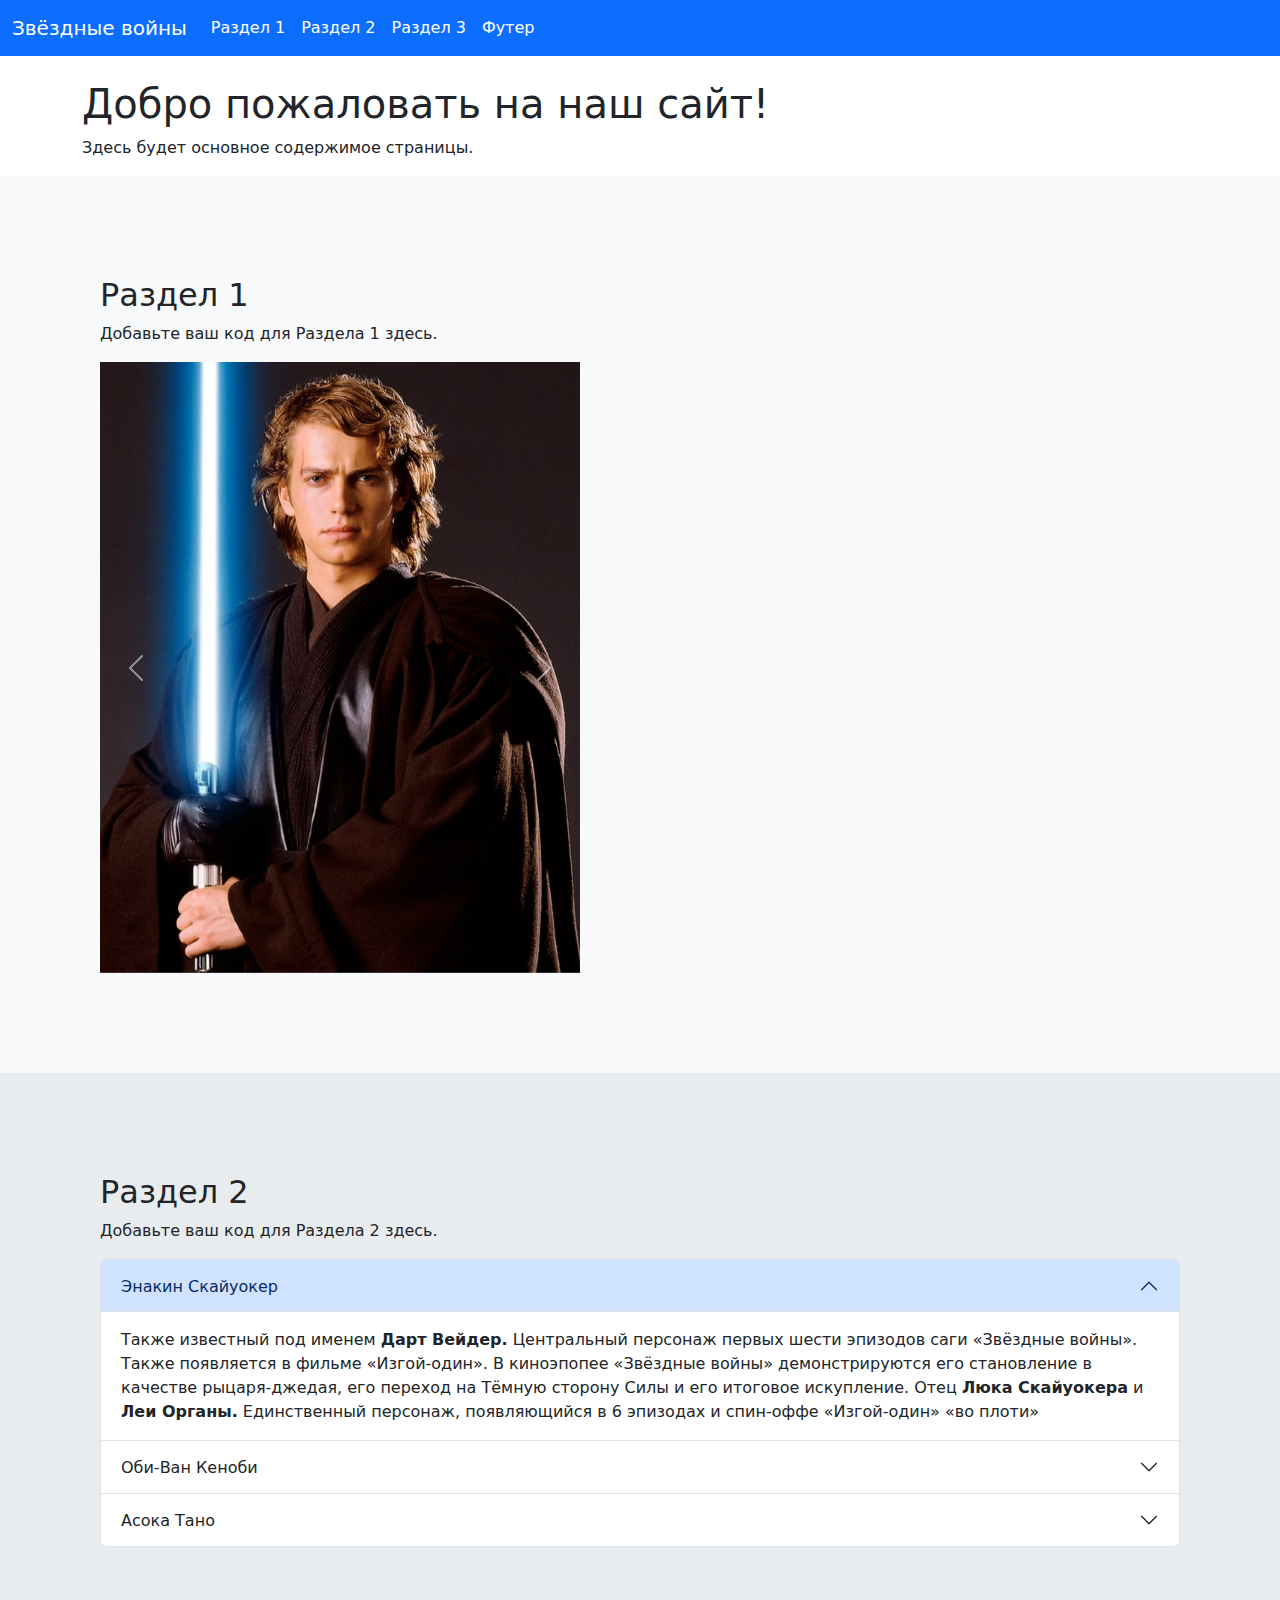
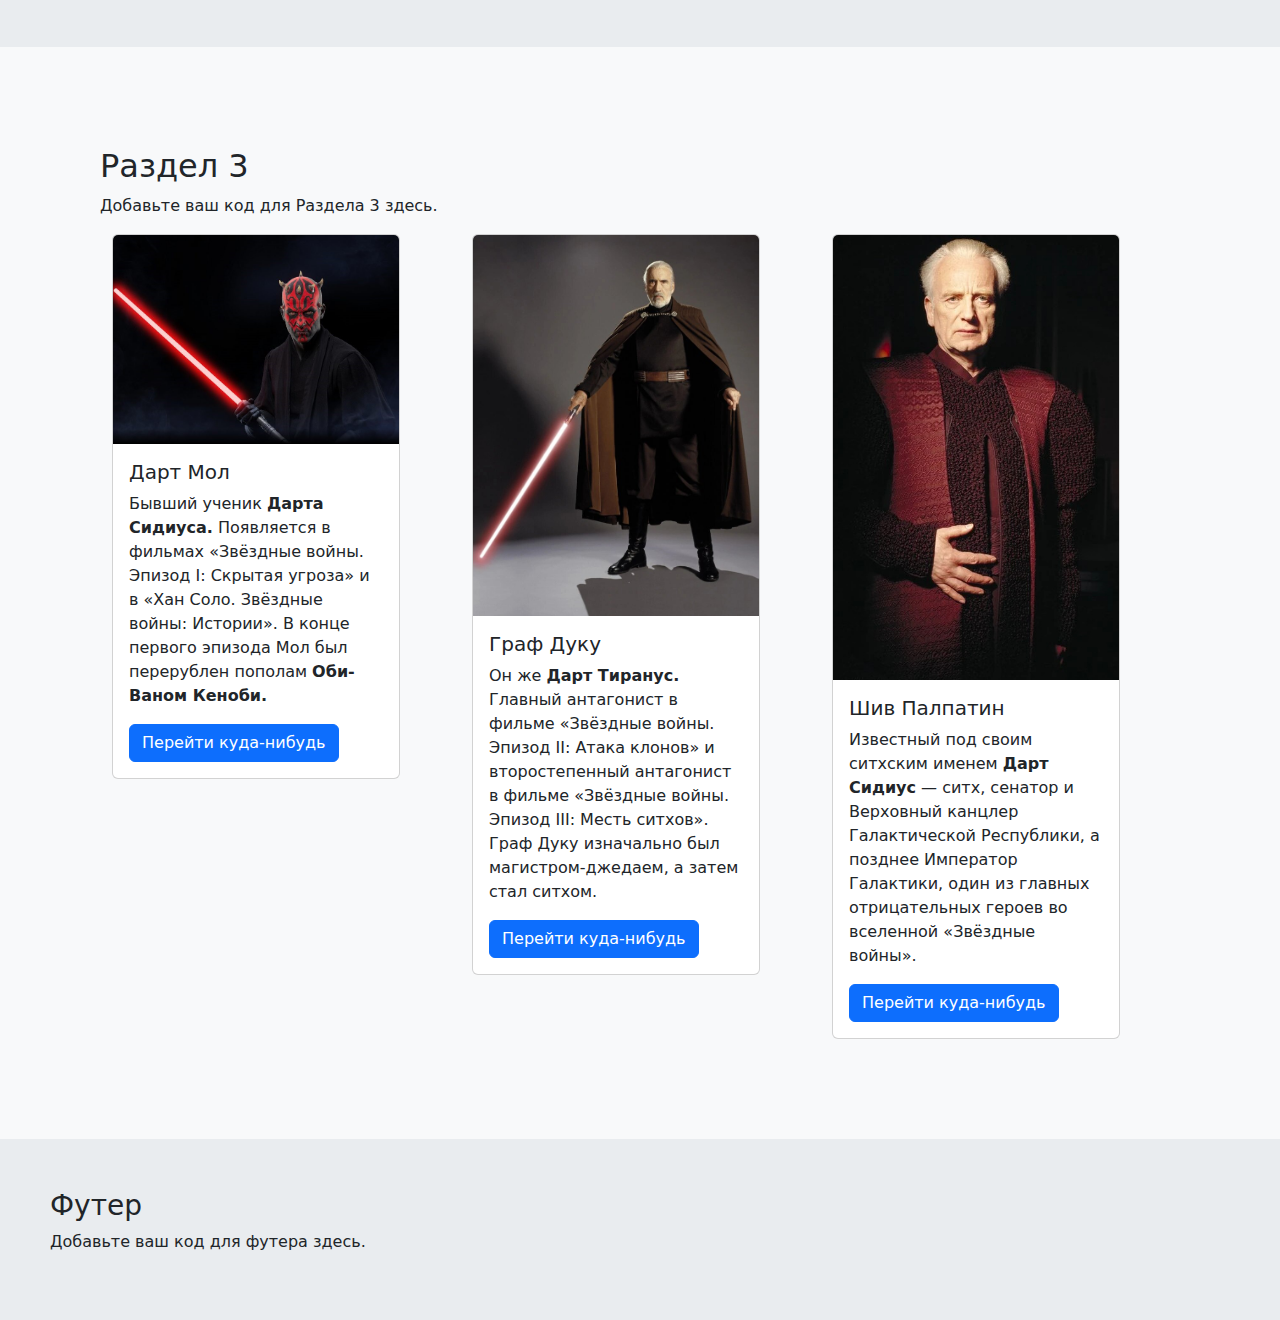
==== homework.html @ c365ed61 "add new code" ====
<!DOCTYPE html>
<html lang="ru">
<head>
    <meta charset="UTF-8">
    <title>Звёздные войны</title>
    <link href="https://cdn.jsdelivr.net/npm/bootstrap@5.3.3/dist/css/bootstrap.min.css" rel="stylesheet" integrity="sha384-QWTKZyjpPEjISv5WaRU9OFeRpok6YctnYmDr5pNlyT2bRjXh0JMhjY6hW+ALEwIH" crossorigin="anonymous">
</head>
<body>

    <nav class="navbar navbar-expand-lg bg-primary" data-bs-theme="dark">
      <div class="container-fluid">
        <a class="navbar-brand" href="#">Звёздные войны</a>
        <button class="navbar-toggler" type="button" data-bs-toggle="collapse" data-bs-target="#navbarNav" aria-controls="navbarNav" aria-expanded="false" aria-label="Переключатель навигации">
          <span class="navbar-toggler-icon"></span>
        </button>
        <div class="collapse navbar-collapse" id="navbarNav">
          <ul class="navbar-nav">
            <li class="nav-item">
              <a class="nav-link active" aria-current="page" href="#section1">Раздел 1</a>
            </li>
            <li class="nav-item">
              <a class="nav-link active" href="#section2">Раздел 2</a>
            </li>
            <li class="nav-item">
              <a class="nav-link active" href="#section3">Раздел 3</a>
            </li>
            <li class="nav-item">
              <a class="nav-link active" href="#footer">Футер</a>
            </li>
          </ul>
        </div>
      </div>
    </nav>

    <!-- Основное содержимое страницы -->
    <main class="container mt-4">
        <h1>Добро пожаловать на наш сайт!</h1>
        <p>Здесь будет основное содержимое страницы.</p>
    </main>

    <!-- Раздел 1 -->
    <div id="section1" style="padding: 100px; background-color: #f8f9fa;">
        <h2>Раздел 1</h2>
        <p>Добавьте ваш код для Раздела 1 здесь.</p>
        <div id="carouselExampleAutoplaying" class="carousel slide" data-bs-ride="carousel" style="width: 30rem" >
          <div class="carousel-inner">
            <div class="carousel-item active">
              <img src="star-wars/Anakin.jpg" class="d-block w-100" alt="...">
            </div>
            <div class="carousel-item">
              <img src="star-wars/Obi_Wan.jpg" class="d-block w-100" alt="...">
            </div>
            <div class="carousel-item">
              <img src="star-wars/Ahsoka.jpg" class="d-block w-100" alt="...">
            </div>
          </div>
          <button class="carousel-control-prev" type="button" data-bs-target="#carouselExampleAutoplaying" data-bs-slide="prev">
            <span class="carousel-control-prev-icon" aria-hidden="true"></span>
            <span class="visually-hidden">Предыдущий</span>
          </button>
          <button class="carousel-control-next" type="button" data-bs-target="#carouselExampleAutoplaying" data-bs-slide="next">
            <span class="carousel-control-next-icon" aria-hidden="true"></span>
            <span class="visually-hidden">Следующий</span>
          </button>
        </div>
    </div>

    <!-- Раздел 2 -->
    <div id="section2" style="padding: 100px; background-color: #e9ecef;">
        <h2>Раздел 2</h2>
        <p>Добавьте ваш код для Раздела 2 здесь.</p>
        <div class="accordion" id="accordionExample">
          <div class="accordion-item">
            <h2 class="accordion-header">
              <button class="accordion-button" type="button" data-bs-toggle="collapse" data-bs-target="#collapseOne" aria-expanded="true" aria-controls="collapseOne">
                Энакин Скайуокер
              </button>
            </h2>
            <div id="collapseOne" class="accordion-collapse collapse show" data-bs-parent="#accordionExample">
              <div class="accordion-body">
                Также известный под именем <strong>Дарт Вейдер.</strong>
                Центральный персонаж первых шести эпизодов саги «Звёздные войны». Также появляется в фильме «Изгой-один».
                В киноэпопее «Звёздные войны» демонстрируются его становление в качестве рыцаря-джедая, его переход
                на Тёмную сторону Силы и его итоговое искупление. Отец <strong>Люка Скайуокера</strong> и <strong>Леи Органы.</strong>
                Единственный персонаж, появляющийся в 6 эпизодах и спин-оффе «Изгой-один» «во плоти»
              </div>
            </div>
          </div>
          <div class="accordion-item">
            <h2 class="accordion-header">
              <button class="accordion-button collapsed" type="button" data-bs-toggle="collapse" data-bs-target="#collapseTwo" aria-expanded="false" aria-controls="collapseTwo">
                Оби-Ван Кеноби
              </button>
            </h2>
            <div id="collapseTwo" class="accordion-collapse collapse" data-bs-parent="#accordionExample">
              <div class="accordion-body">
                Персонаж вселенной «Звёздные войны.
                Впервые <strong>Кеноби</strong> появляется в оригинальной трилогии и, по-видимому, ведёт отшельнический образ жизни.
                В то же время он наблюдает за Люком, который живёт на ферме своего дяди.
                Выясняется, что он — рыцарь-джедай, а затем он обучает <strong>Люка Скайуокера</strong> джедайскому искусству.
                В I—III эпизодах он появляется как молодой джедай, который из ученика перевоплощается в учителя и обучает молодого <strong>Энакина Скайуокера.</strong>
              </div>
            </div>
          </div>
          <div class="accordion-item">
            <h2 class="accordion-header">
              <button class="accordion-button collapsed" type="button" data-bs-toggle="collapse" data-bs-target="#collapseThree" aria-expanded="false" aria-controls="collapseThree">
                Асока Тано
              </button>
            </h2>
            <div id="collapseThree" class="accordion-collapse collapse" data-bs-parent="#accordionExample">
              <div class="accordion-body">
                Персонаж вселенной «Звёздные войны. Впервые представленная в качестве джедая-падавана <strong>Энакина Скайуокера,</strong>
                она появляется в полнометражном мультфильме 2008 года «Звездные войны: Войны клонов» и последующем телесериале.
                Асока вновь появляется в телесериале «Звездные войны: Повстанцы», где она использует кодовое имя «Fulcrum»,
                и в качестве закадрового голоса в фильме 2019 года «Звездные войны: Скайуокер. Восход».
              </div>
            </div>
          </div>
        </div>
    </div>

    <!-- Раздел 3 -->
    <div id="section3" style="padding: 100px; background-color: #f8f9fa;">
        <h2>Раздел 3</h2>
        <p>Добавьте ваш код для Раздела 3 здесь.</p>
        <div class="container">
            <div class="row">
                <div class="col-sm-12 col-md-6 col-lg-4">
                    <div class="card" style="width: 18rem;">
                      <img src="star-wars/Maul.jpg" class="card-img-top" alt="...">
                      <div class="card-body">
                        <h5 class="card-title">Дарт Мол</h5>
                        <p class="card-text">Бывший ученик <strong>Дарта Сидиуса.</strong> Появляется в фильмах «Звёздные войны. Эпизод I: Скрытая угроза» и в «Хан Соло. Звёздные войны: Истории». В конце первого эпизода Мол был перерублен пополам <strong>Оби-Ваном Кеноби.</strong></p>
                        <a href="https://ru.wikipedia.org/wiki/%D0%94%D0%B0%D1%80%D1%82_%D0%9C%D0%BE%D0%BB" class="btn btn-primary">Перейти куда-нибудь</a>
                      </div>
                    </div>
                </div>
                <div class="col-sm-12 col-md-6 col-lg-4">
                    <div class="card" style="width: 18rem;">
                      <img src="star-wars/Dooku.jpg" class="card-img-top" alt="...">
                      <div class="card-body">
                        <h5 class="card-title">Граф Дуку</h5>
                        <p class="card-text">Он же <strong>Дарт Тиранус.</strong> Главный антагонист в фильме «Звёздные войны. Эпизод II: Атака клонов» и второстепенный антагонист в фильме «Звёздные войны. Эпизод III: Месть ситхов». Граф Дуку изначально был магистром-джедаем, а затем стал ситхом.</p>
                        <a href="https://ru.wikipedia.org/wiki/%D0%93%D1%80%D0%B0%D1%84_%D0%94%D1%83%D0%BA%D1%83" class="btn btn-primary">Перейти куда-нибудь</a>
                      </div>
                    </div>
                </div>
                <div class="col-sm-12 col-md-6 col-lg-4">
                    <div class="card" style="width: 18rem;">
                      <img src="star-wars/Palpatin.jpg" class="card-img-top" alt="...">
                      <div class="card-body">
                        <h5 class="card-title">Шив Палпатин</h5>
                        <p class="card-text">Известный под своим ситхским именем <strong>Дарт Сидиус</strong> — ситх, сенатор и Верховный канцлер Галактической Республики, а позднее Император Галактики, один из главных отрицательных героев во вселенной «Звёздные войны».</p>
                        <a href="https://ru.wikipedia.org/wiki/%D0%9F%D0%B0%D0%BB%D0%BF%D0%B0%D1%82%D0%B8%D0%BD" class="btn btn-primary">Перейти куда-нибудь</a>
                      </div>
                    </div>
                </div>
            </div>
        </div>
    </div>

    <!-- Раздел 4 -->
    <footer id="footer" style="padding: 50px; background-color: #e9ecef;">
        <h3>Футер</h3>
        <p>Добавьте ваш код для футера здесь.</p>
    </footer>


    <script src="https://cdn.jsdelivr.net/npm/bootstrap@5.3.3/dist/js/bootstrap.bundle.min.js" integrity="sha384-YvpcrYf0tY3lHB60NNkmXc5s9fDVZLESaAA55NDzOxhy9GkcIdslK1eN7N6jIeHz" crossorigin="anonymous"></script>
</body>
</html>
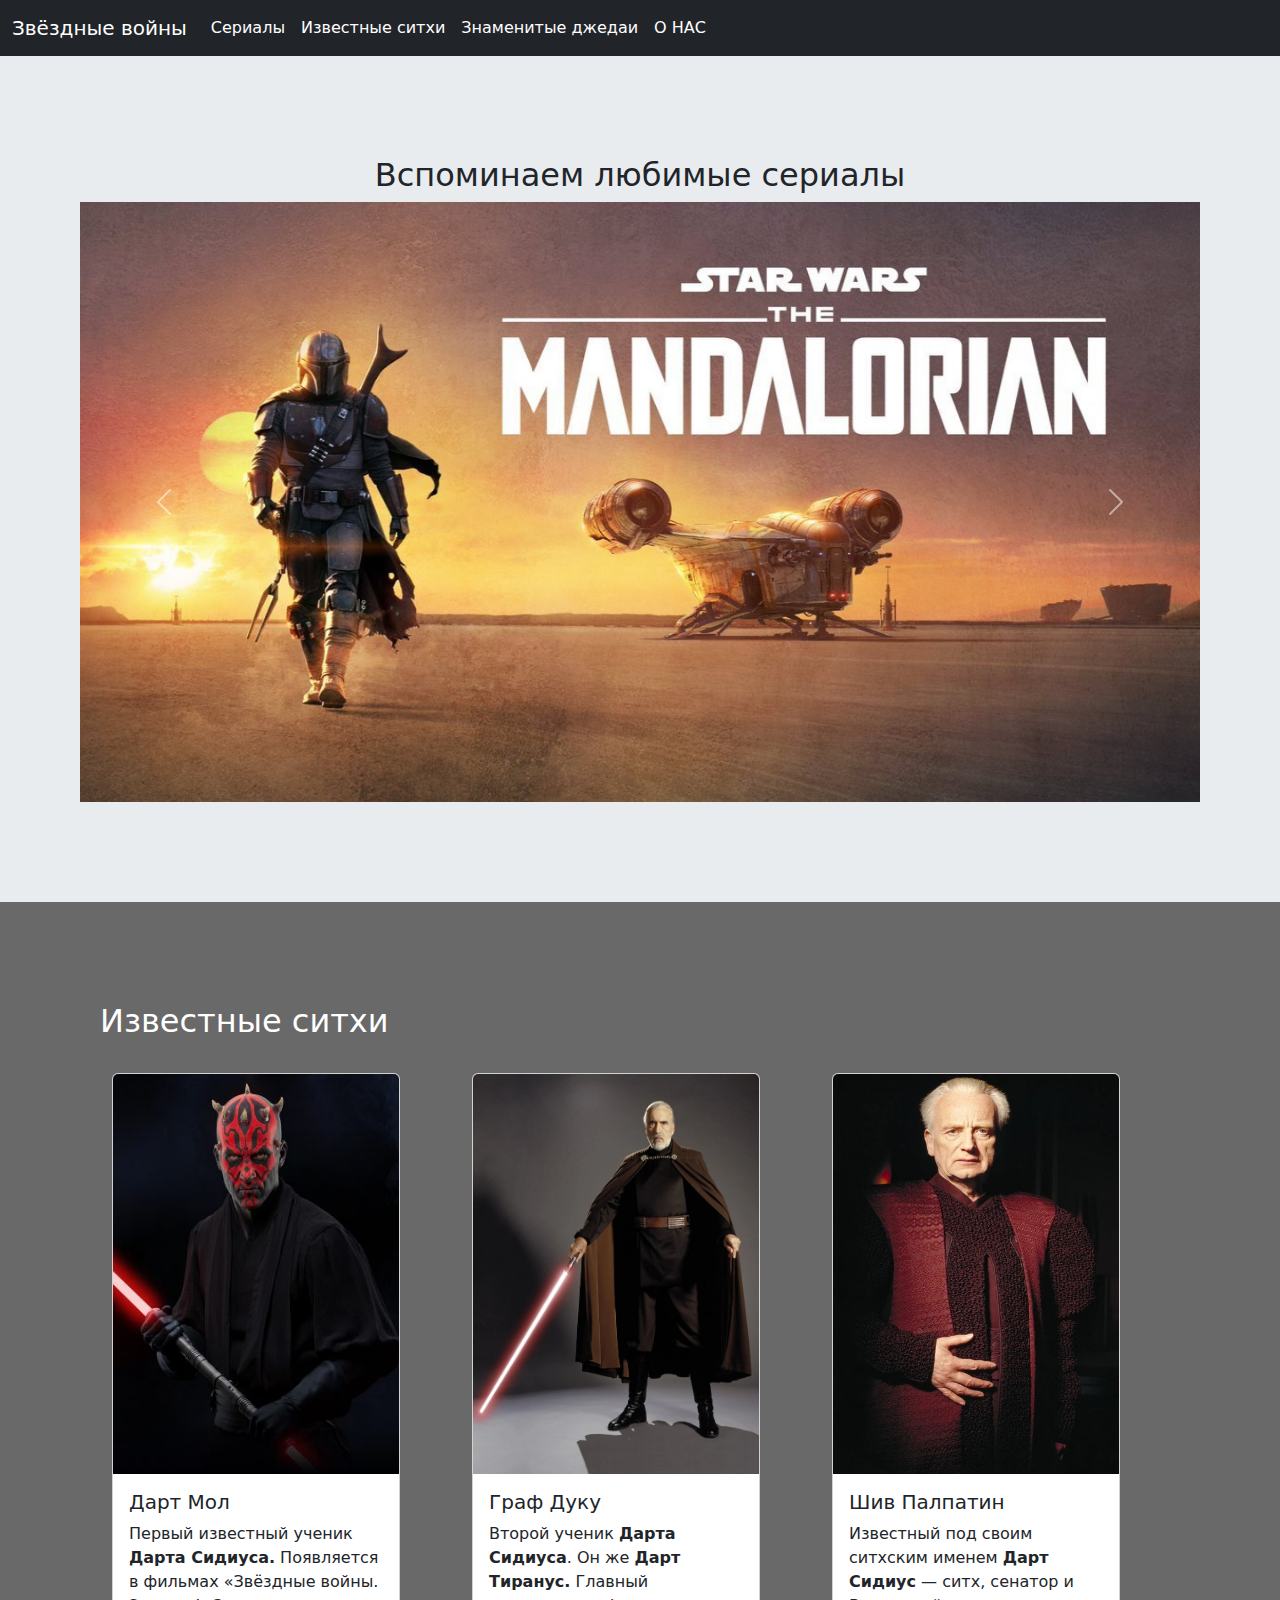
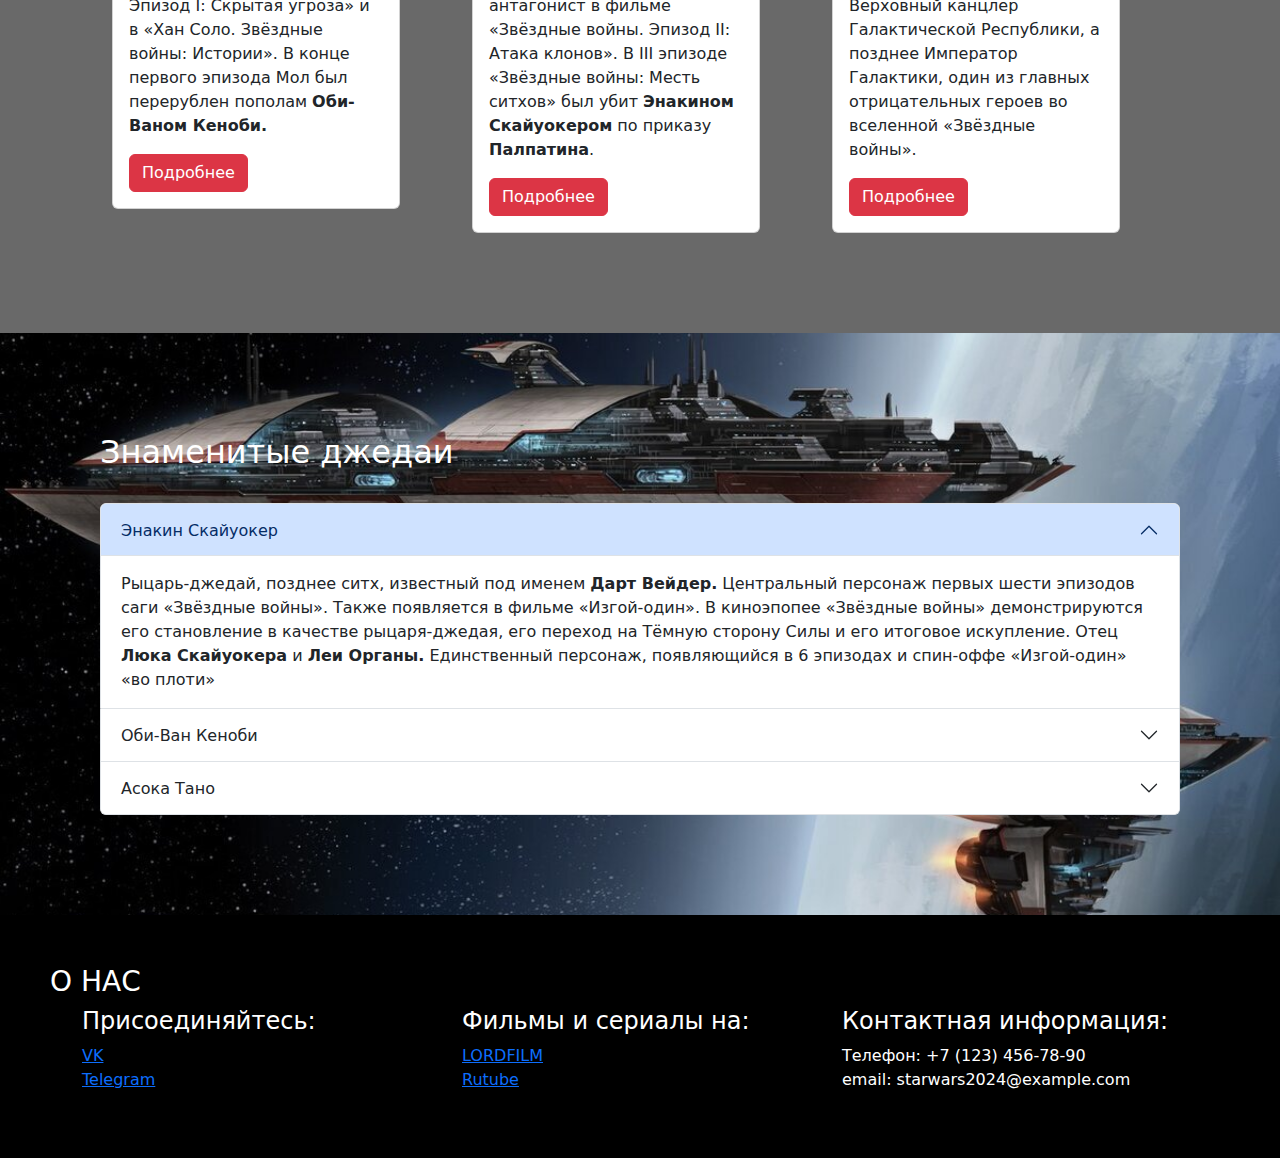
==== commit 9eb35c68: "add new code" ====
--- a/homework.html
+++ b/homework.html
@@ -6,8 +6,7 @@
     <link href="https://cdn.jsdelivr.net/npm/bootstrap@5.3.3/dist/css/bootstrap.min.css" rel="stylesheet" integrity="sha384-QWTKZyjpPEjISv5WaRU9OFeRpok6YctnYmDr5pNlyT2bRjXh0JMhjY6hW+ALEwIH" crossorigin="anonymous">
 </head>
 <body>
-
-    <nav class="navbar navbar-expand-lg bg-primary" data-bs-theme="dark">
+    <nav class="navbar navbar-expand-lg bg-dark" data-bs-theme="dark">
       <div class="container-fluid">
         <a class="navbar-brand" href="#">Звёздные войны</a>
         <button class="navbar-toggler" type="button" data-bs-toggle="collapse" data-bs-target="#navbarNav" aria-controls="navbarNav" aria-expanded="false" aria-label="Переключатель навигации">
@@ -16,59 +15,109 @@
         <div class="collapse navbar-collapse" id="navbarNav">
           <ul class="navbar-nav">
             <li class="nav-item">
-              <a class="nav-link active" aria-current="page" href="#section1">Раздел 1</a>
+              <a class="nav-link active" aria-current="page" href="#section1">Сериалы</a>
             </li>
             <li class="nav-item">
-              <a class="nav-link active" href="#section2">Раздел 2</a>
+              <a class="nav-link active" href="#section3">Известные ситхи</a>
             </li>
             <li class="nav-item">
-              <a class="nav-link active" href="#section3">Раздел 3</a>
+              <a class="nav-link active" href="#section2">Знаменитые джедаи</a>
             </li>
             <li class="nav-item">
-              <a class="nav-link active" href="#footer">Футер</a>
+              <a class="nav-link active" href="#footer">О НАС</a>
             </li>
           </ul>
         </div>
       </div>
     </nav>
 
-    <!-- Основное содержимое страницы -->
-    <main class="container mt-4">
-        <h1>Добро пожаловать на наш сайт!</h1>
-        <p>Здесь будет основное содержимое страницы.</p>
-    </main>
+
 
     <!-- Раздел 1 -->
-    <div id="section1" style="padding: 100px; background-color: #f8f9fa;">
-        <h2>Раздел 1</h2>
-        <p>Добавьте ваш код для Раздела 1 здесь.</p>
-        <div id="carouselExampleAutoplaying" class="carousel slide" data-bs-ride="carousel" style="width: 30rem" >
-          <div class="carousel-inner">
-            <div class="carousel-item active">
-              <img src="star-wars/Anakin.jpg" class="d-block w-100" alt="...">
+    <div id="section1" style="padding: 100px; background-color: #e9ecef; display: flex; flex-direction: column;
+     align-items: center; justify-content: center;">
+        <h2>Вспоминаем любимые сериалы</h2>
+        <div id="carouselExampleAutoplaying" class="carousel slide" data-bs-ride="carousel" style="width: 70rem">
+            <div class="carousel-inner">
+                <div class="carousel-item active">
+                    <img src="star-wars/Mandalorian.jpg" class="d-block w-100 carousel-image" alt="...">
+                </div>
+                <div class="carousel-item">
+                    <img src="star-wars/Andor.jpg" class="d-block w-100 carousel-image" alt="...">
+                </div>
+                <div class="carousel-item">
+                    <img src="star-wars/Ahsoka.jpg" class="d-block w-100 carousel-image" alt="...">
+                </div>
             </div>
-            <div class="carousel-item">
-              <img src="star-wars/Obi_Wan.jpg" class="d-block w-100" alt="...">
-            </div>
-            <div class="carousel-item">
-              <img src="star-wars/Ahsoka.jpg" class="d-block w-100" alt="...">
-            </div>
-          </div>
-          <button class="carousel-control-prev" type="button" data-bs-target="#carouselExampleAutoplaying" data-bs-slide="prev">
-            <span class="carousel-control-prev-icon" aria-hidden="true"></span>
-            <span class="visually-hidden">Предыдущий</span>
-          </button>
-          <button class="carousel-control-next" type="button" data-bs-target="#carouselExampleAutoplaying" data-bs-slide="next">
-            <span class="carousel-control-next-icon" aria-hidden="true"></span>
-            <span class="visually-hidden">Следующий</span>
-          </button>
+            <button class="carousel-control-prev" type="button" data-bs-target="#carouselExampleAutoplaying" data-bs-slide="prev">
+                <span class="carousel-control-prev-icon" aria-hidden="true"></span>
+                <span class="visually-hidden">Предыдущий</span>
+            </button>
+            <button class="carousel-control-next" type="button" data-bs-target="#carouselExampleAutoplaying" data-bs-slide="next">
+                <span class="carousel-control-next-icon" aria-hidden="true"></span>
+                <span class="visually-hidden">Следующий</span>
+            </button>
         </div>
     </div>
 
+<style>
+    .carousel-image {
+        height: 600px; /* Установите нужную высоту */
+<!--        object-fit: cover; /* Сохраняет пропорции изображения и обрезает края, если необходимо */-->
+    }
+</style>
+
     <!-- Раздел 2 -->
-    <div id="section2" style="padding: 100px; background-color: #e9ecef;">
-        <h2>Раздел 2</h2>
-        <p>Добавьте ваш код для Раздела 2 здесь.</p>
+    <div id="section3" style="padding: 100px; color: white; background-color: #696969;">
+        <h2>Известные ситхи</h2><br>
+        <div class="container">
+            <div class="row">
+                <div class="col-sm-12 col-md-6 col-lg-4">
+                    <div class="card" style="width: 18rem;">
+                      <img src="star-wars/Maul.jpg" class="card-img-top" alt="...">
+                      <div class="card-body">
+                        <h5 class="card-title">Дарт Мол</h5>
+                        <p class="card-text">Первый известный ученик <strong>Дарта Сидиуса.</strong> Появляется в фильмах «Звёздные войны. Эпизод I: Скрытая угроза» и в «Хан Соло. Звёздные войны: Истории». В конце первого эпизода Мол был перерублен пополам <strong>Оби-Ваном Кеноби.</strong></p>
+                        <a href="https://ru.wikipedia.org/wiki/%D0%94%D0%B0%D1%80%D1%82_%D0%9C%D0%BE%D0%BB" class="btn btn-danger">Подробнее</a>
+                      </div>
+                    </div>
+                </div>
+                <div class="col-sm-12 col-md-6 col-lg-4">
+                    <div class="card" style="width: 18rem;">
+                      <img src="star-wars/Dooku.jpg" class="card-img-top" alt="...">
+                      <div class="card-body">
+                        <h5 class="card-title">Граф Дуку</h5>
+                        <p class="card-text">Второй ученик <strong>Дарта Сидиуса</strong>. Он же <strong>Дарт Тиранус.</strong> Главный антагонист в фильме «Звёздные войны. Эпизод II: Атака клонов». В III эпизоде «Звёздные войны: Месть ситхов» был убит <strong>Энакином Скайуокером</strong> по приказу <strong>Палпатина</strong>.</p>
+                        <a href="https://ru.wikipedia.org/wiki/%D0%93%D1%80%D0%B0%D1%84_%D0%94%D1%83%D0%BA%D1%83" class="btn btn-danger">Подробнее</a>
+                      </div>
+                    </div>
+                </div>
+                <div class="col-sm-12 col-md-6 col-lg-4">
+                    <div class="card" style="width: 18rem;">
+                      <img src="star-wars/Palpatin.jpg" class="card-img-top" alt="...">
+                      <div class="card-body">
+                        <h5 class="card-title">Шив Палпатин</h5>
+                        <p class="card-text">Известный под своим ситхским именем <strong>Дарт Сидиус</strong> — ситх, сенатор и Верховный канцлер Галактической Республики, а позднее Император Галактики, один из главных отрицательных героев во вселенной «Звёздные войны».</p>
+                        <a href="https://ru.wikipedia.org/wiki/%D0%9F%D0%B0%D0%BB%D0%BF%D0%B0%D1%82%D0%B8%D0%BD" class="btn btn-danger">Подробнее</a>
+                      </div>
+                    </div>
+                </div>
+            </div>
+        </div>
+    </div>
+<style>
+  .card-img-top {
+    width: 100%; /* Это обеспечит адаптацию к ширине карточки */
+    height: 400px; /* Установите желаемую высоту */
+
+  }
+</style>
+
+    <!-- Раздел 3 -->
+    <div id="section2" style="padding: 100px; color: white; background-color:  #696969;
+    background-image: url('star-wars/Galaxy.jpg');
+    background-size: cover; background-repeat: no-repeat; background-position: center;">
+        <h2>Знаменитые джедаи</h2><br>
         <div class="accordion" id="accordionExample">
           <div class="accordion-item">
             <h2 class="accordion-header">
@@ -78,7 +127,7 @@
             </h2>
             <div id="collapseOne" class="accordion-collapse collapse show" data-bs-parent="#accordionExample">
               <div class="accordion-body">
-                Также известный под именем <strong>Дарт Вейдер.</strong>
+                Рыцарь-джедай, позднее ситх, известный под именем <strong>Дарт Вейдер.</strong>
                 Центральный персонаж первых шести эпизодов саги «Звёздные войны». Также появляется в фильме «Изгой-один».
                 В киноэпопее «Звёздные войны» демонстрируются его становление в качестве рыцаря-джедая, его переход
                 на Тёмную сторону Силы и его итоговое искупление. Отец <strong>Люка Скайуокера</strong> и <strong>Леи Органы.</strong>
@@ -120,52 +169,30 @@
         </div>
     </div>
 
-    <!-- Раздел 3 -->
-    <div id="section3" style="padding: 100px; background-color: #f8f9fa;">
-        <h2>Раздел 3</h2>
-        <p>Добавьте ваш код для Раздела 3 здесь.</p>
+
+
+    <!-- Раздел 4 -->
+    <footer id="footer" style="padding: 50px; color: white; background-color: #000000;">
+        <h3>О НАС</h3>
         <div class="container">
             <div class="row">
-                <div class="col-sm-12 col-md-6 col-lg-4">
-                    <div class="card" style="width: 18rem;">
-                      <img src="star-wars/Maul.jpg" class="card-img-top" alt="...">
-                      <div class="card-body">
-                        <h5 class="card-title">Дарт Мол</h5>
-                        <p class="card-text">Бывший ученик <strong>Дарта Сидиуса.</strong> Появляется в фильмах «Звёздные войны. Эпизод I: Скрытая угроза» и в «Хан Соло. Звёздные войны: Истории». В конце первого эпизода Мол был перерублен пополам <strong>Оби-Ваном Кеноби.</strong></p>
-                        <a href="https://ru.wikipedia.org/wiki/%D0%94%D0%B0%D1%80%D1%82_%D0%9C%D0%BE%D0%BB" class="btn btn-primary">Перейти куда-нибудь</a>
-                      </div>
-                    </div>
+                <div class="col-sm-12 col-md-4">
+                    <h4>Присоединяйтесь:</h4>
+                    <a href="https://vk.com/clonewarssereal">VK</a><br>
+                    <a href="https://t.me/s/swerok">Telegram</a>
                 </div>
-                <div class="col-sm-12 col-md-6 col-lg-4">
-                    <div class="card" style="width: 18rem;">
-                      <img src="star-wars/Dooku.jpg" class="card-img-top" alt="...">
-                      <div class="card-body">
-                        <h5 class="card-title">Граф Дуку</h5>
-                        <p class="card-text">Он же <strong>Дарт Тиранус.</strong> Главный антагонист в фильме «Звёздные войны. Эпизод II: Атака клонов» и второстепенный антагонист в фильме «Звёздные войны. Эпизод III: Месть ситхов». Граф Дуку изначально был магистром-джедаем, а затем стал ситхом.</p>
-                        <a href="https://ru.wikipedia.org/wiki/%D0%93%D1%80%D0%B0%D1%84_%D0%94%D1%83%D0%BA%D1%83" class="btn btn-primary">Перейти куда-нибудь</a>
-                      </div>
-                    </div>
+                <div class="col-sm-12 col-md-4">
+                    <h4>Фильмы и сериалы на:</h4>
+                    <a href="https://star-wars-lordfilm.net/">LORDFILM</a><br>
+                    <a href="https://rutube.ru/plst/323656/">Rutube</a>
                 </div>
-                <div class="col-sm-12 col-md-6 col-lg-4">
-                    <div class="card" style="width: 18rem;">
-                      <img src="star-wars/Palpatin.jpg" class="card-img-top" alt="...">
-                      <div class="card-body">
-                        <h5 class="card-title">Шив Палпатин</h5>
-                        <p class="card-text">Известный под своим ситхским именем <strong>Дарт Сидиус</strong> — ситх, сенатор и Верховный канцлер Галактической Республики, а позднее Император Галактики, один из главных отрицательных героев во вселенной «Звёздные войны».</p>
-                        <a href="https://ru.wikipedia.org/wiki/%D0%9F%D0%B0%D0%BB%D0%BF%D0%B0%D1%82%D0%B8%D0%BD" class="btn btn-primary">Перейти куда-нибудь</a>
-                      </div>
-                    </div>
+                <div class="col-sm-12 col-md-4">
+                    <h4>Контактная информация:</h4>
+                    <p>Телефон: +7 (123) 456-78-90<br>email: starwars2024@example.com</p>
                 </div>
             </div>
         </div>
-    </div>
-
-    <!-- Раздел 4 -->
-    <footer id="footer" style="padding: 50px; background-color: #e9ecef;">
-        <h3>Футер</h3>
-        <p>Добавьте ваш код для футера здесь.</p>
     </footer>
-
 
     <script src="https://cdn.jsdelivr.net/npm/bootstrap@5.3.3/dist/js/bootstrap.bundle.min.js" integrity="sha384-YvpcrYf0tY3lHB60NNkmXc5s9fDVZLESaAA55NDzOxhy9GkcIdslK1eN7N6jIeHz" crossorigin="anonymous"></script>
 </body>
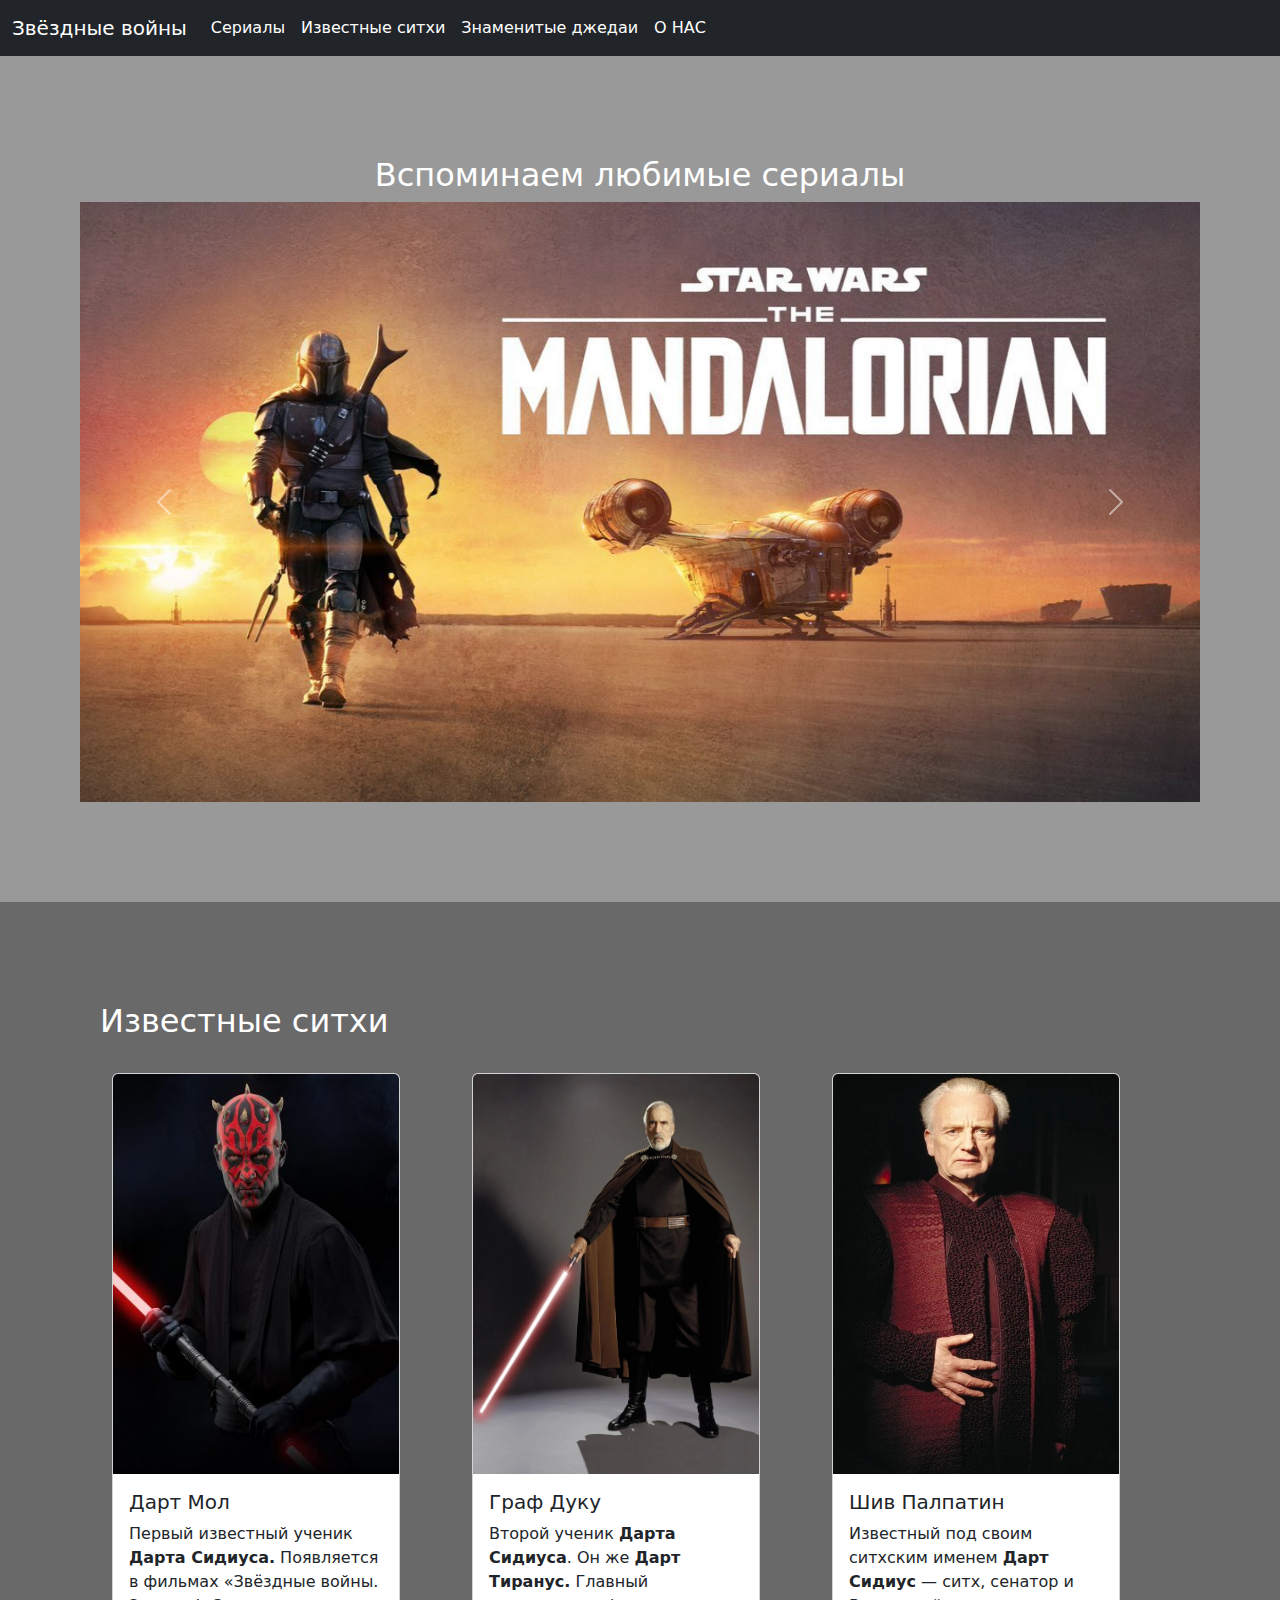
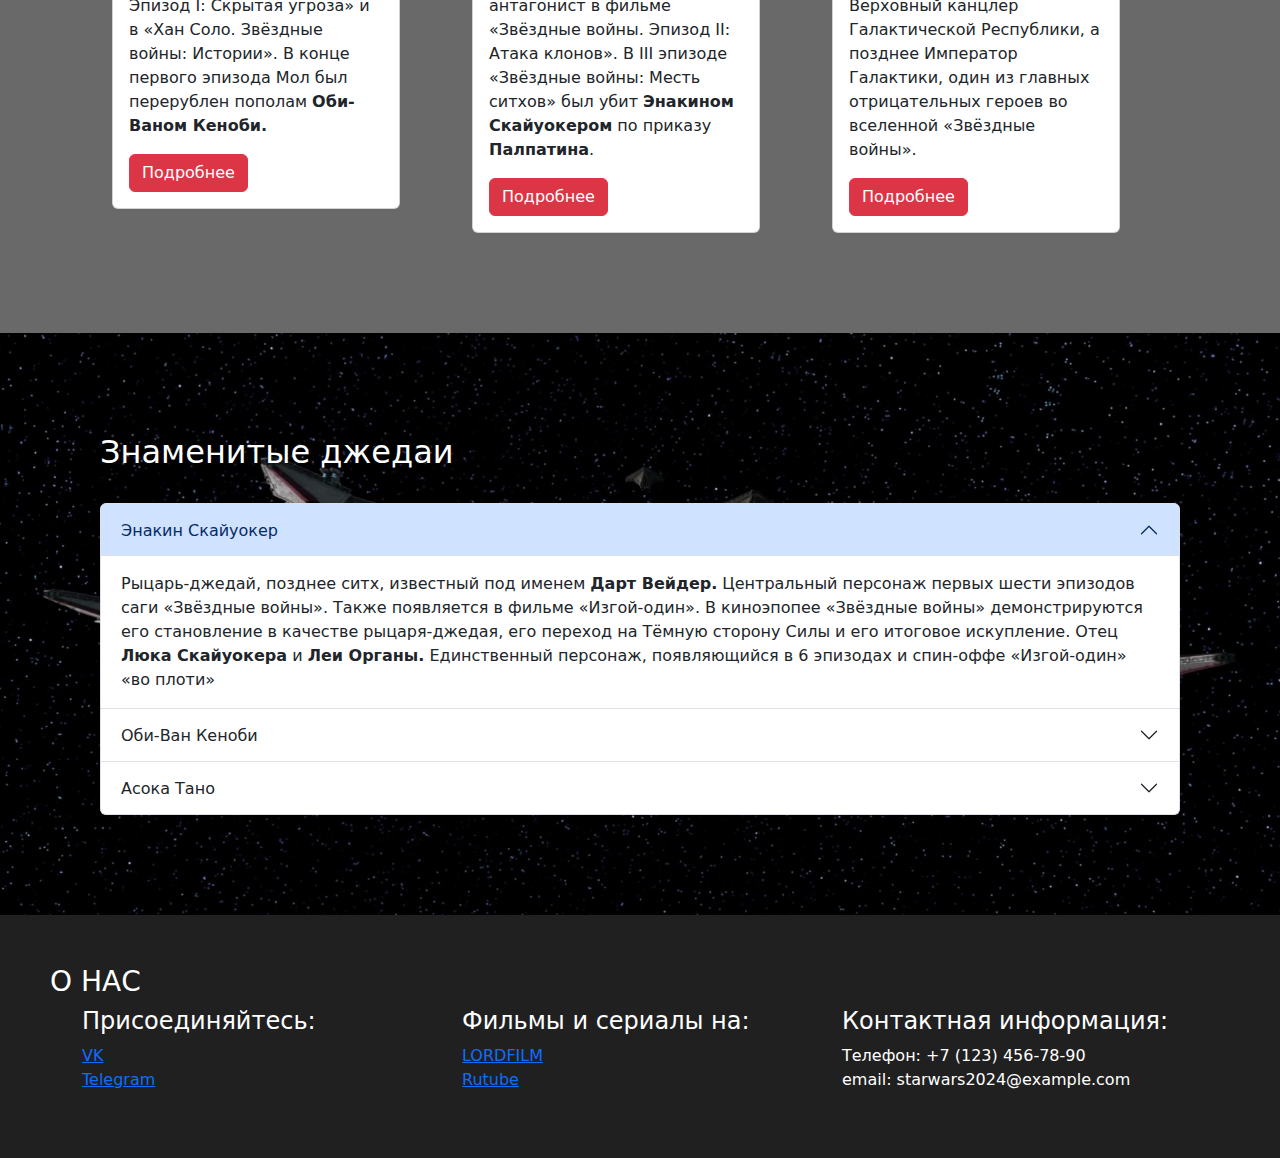
==== commit 4da139c5: "add new code" ====
--- a/homework.html
+++ b/homework.html
@@ -34,7 +34,7 @@
 
 
     <!-- Раздел 1 -->
-    <div id="section1" style="padding: 100px; background-color: #e9ecef; display: flex; flex-direction: column;
+    <div id="section1" style="padding: 100px; color: white; background-color: #999999; display: flex; flex-direction: column;
      align-items: center; justify-content: center;">
         <h2>Вспоминаем любимые сериалы</h2>
         <div id="carouselExampleAutoplaying" class="carousel slide" data-bs-ride="carousel" style="width: 70rem">
@@ -115,7 +115,7 @@
 
     <!-- Раздел 3 -->
     <div id="section2" style="padding: 100px; color: white; background-color:  #696969;
-    background-image: url('star-wars/Galaxy.jpg');
+    background-image: url('star-wars/Republic.jpg');
     background-size: cover; background-repeat: no-repeat; background-position: center;">
         <h2>Знаменитые джедаи</h2><br>
         <div class="accordion" id="accordionExample">
@@ -172,7 +172,7 @@
 
 
     <!-- Раздел 4 -->
-    <footer id="footer" style="padding: 50px; color: white; background-color: #000000;">
+    <footer id="footer" style="padding: 50px; color: white; background-color: #202020;">
         <h3>О НАС</h3>
         <div class="container">
             <div class="row">
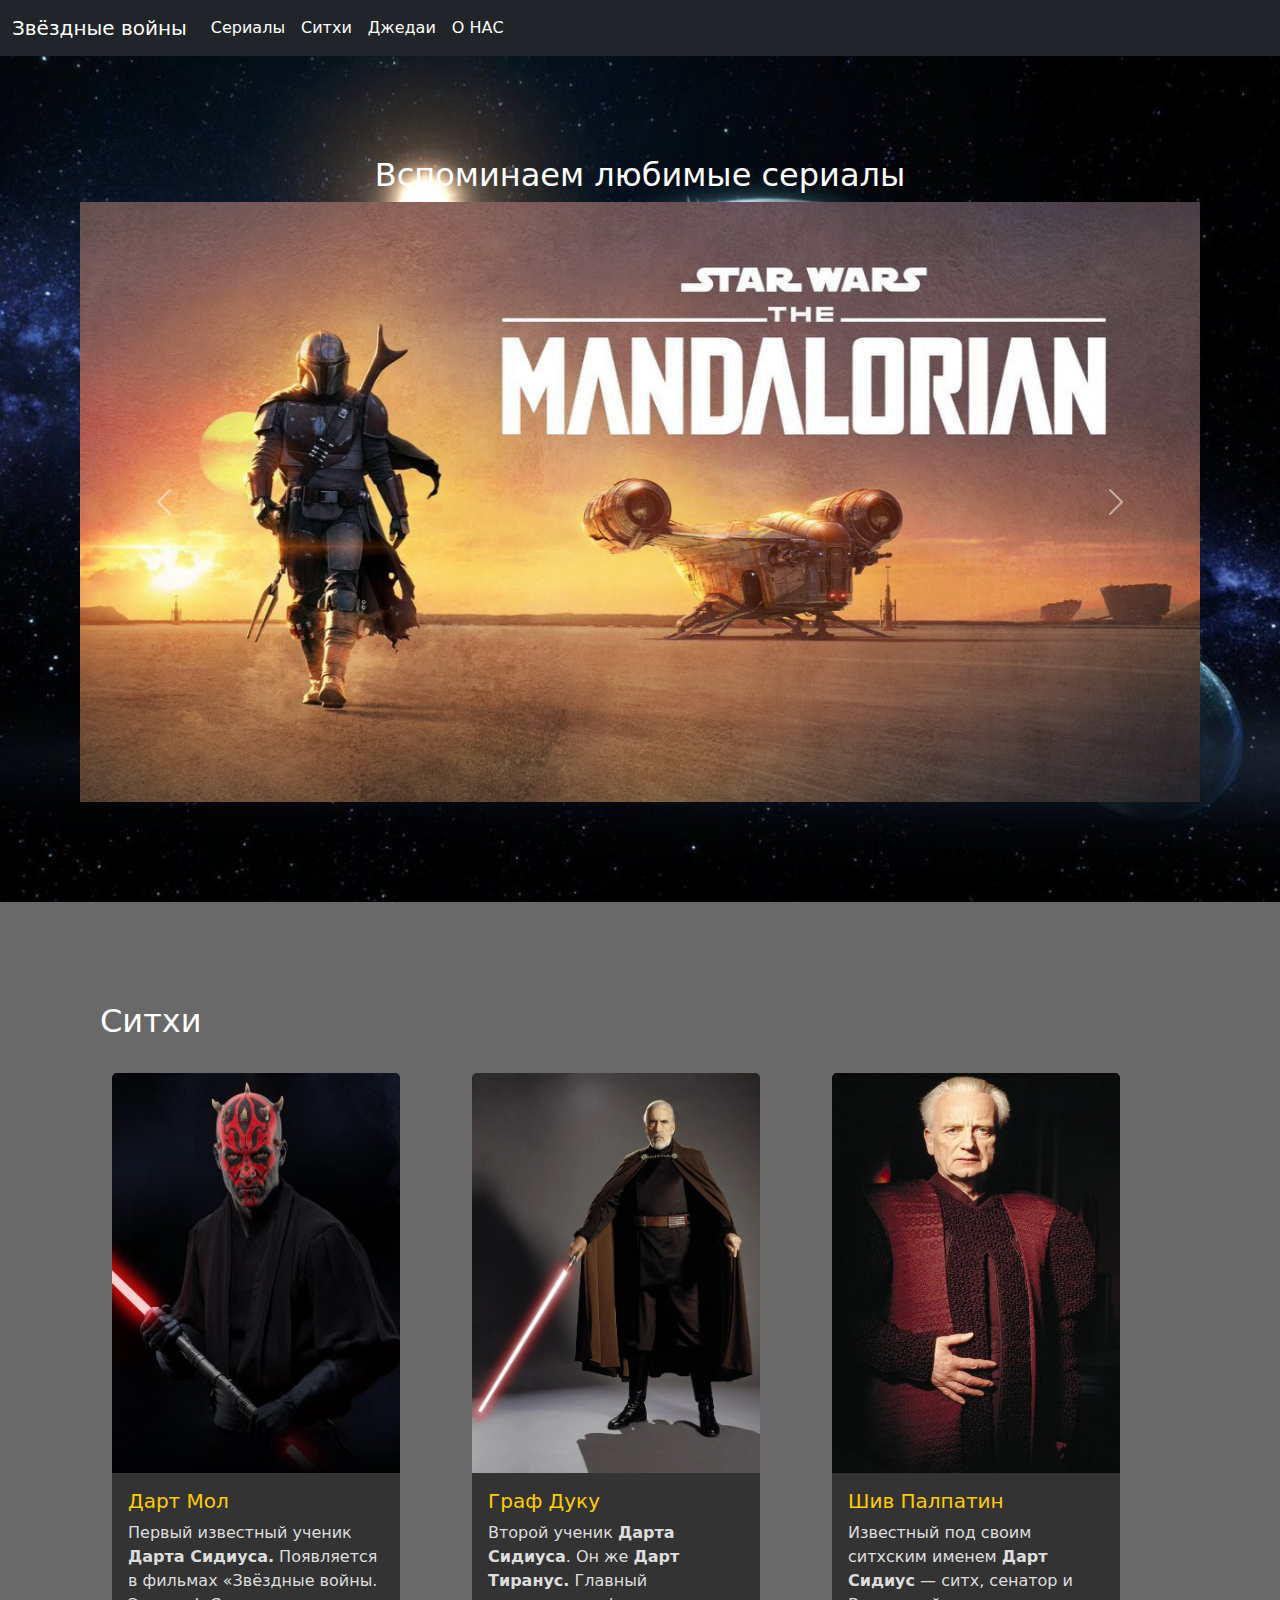
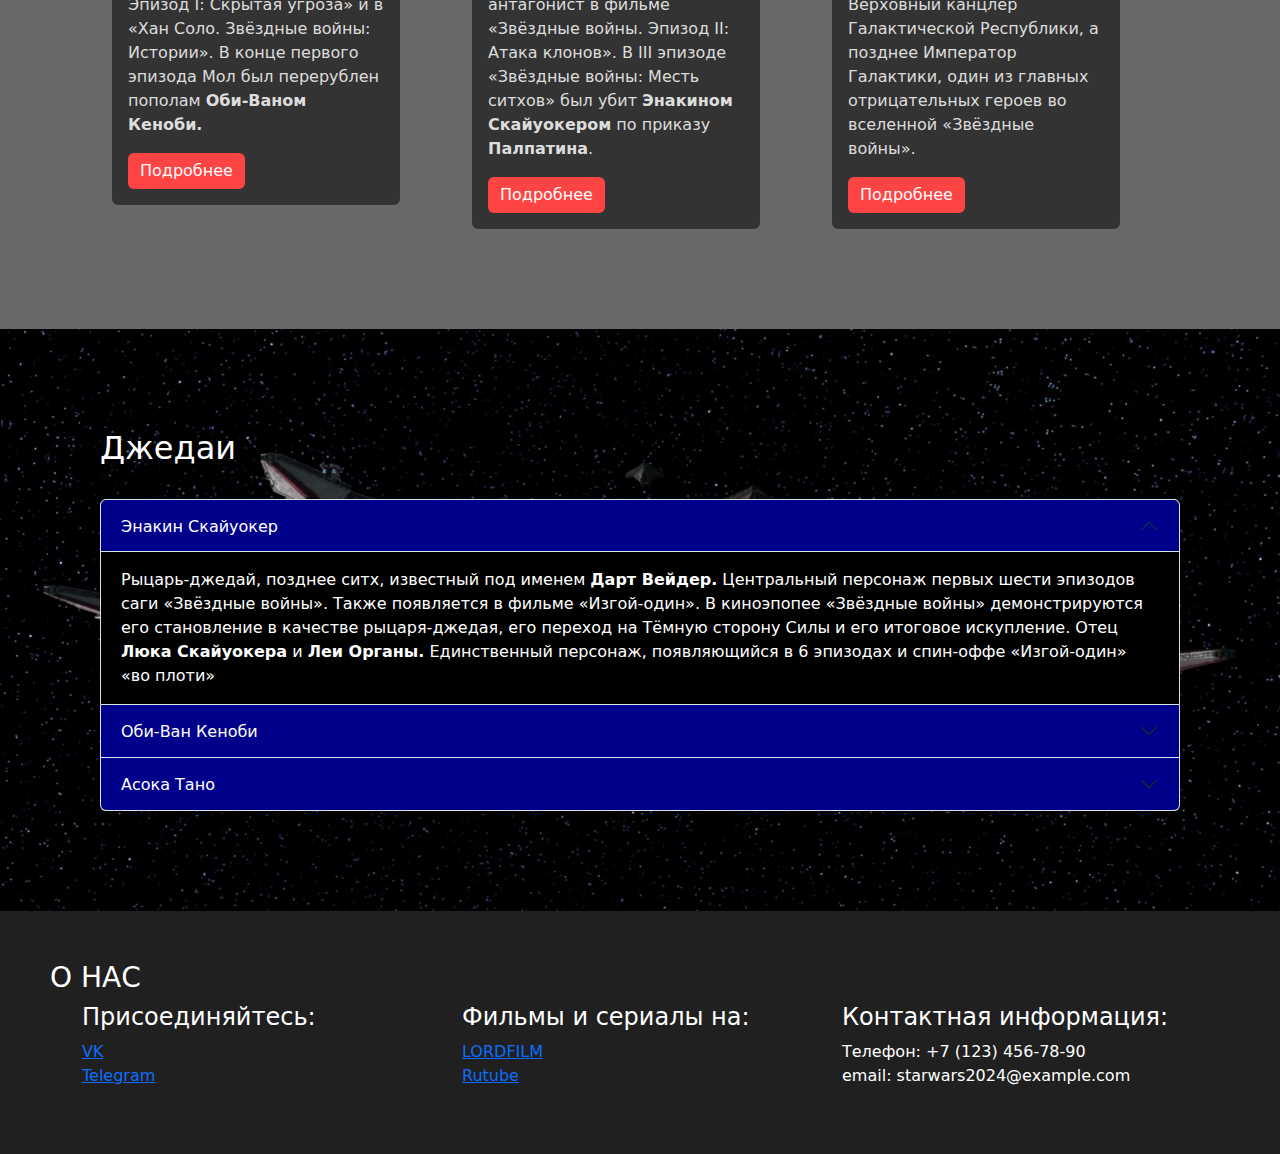
==== commit afeed956: "add new code" ====
--- a/homework.html
+++ b/homework.html
@@ -4,6 +4,7 @@
     <meta charset="UTF-8">
     <title>Звёздные войны</title>
     <link href="https://cdn.jsdelivr.net/npm/bootstrap@5.3.3/dist/css/bootstrap.min.css" rel="stylesheet" integrity="sha384-QWTKZyjpPEjISv5WaRU9OFeRpok6YctnYmDr5pNlyT2bRjXh0JMhjY6hW+ALEwIH" crossorigin="anonymous">
+    <link rel="stylesheet" href="star-wars.css">
 </head>
 <body>
     <nav class="navbar navbar-expand-lg bg-dark" data-bs-theme="dark">
@@ -18,10 +19,10 @@
               <a class="nav-link active" aria-current="page" href="#section1">Сериалы</a>
             </li>
             <li class="nav-item">
-              <a class="nav-link active" href="#section3">Известные ситхи</a>
+              <a class="nav-link active" href="#section3">Ситхи</a>
             </li>
             <li class="nav-item">
-              <a class="nav-link active" href="#section2">Знаменитые джедаи</a>
+              <a class="nav-link active" href="#section2">Джедаи</a>
             </li>
             <li class="nav-item">
               <a class="nav-link active" href="#footer">О НАС</a>
@@ -31,11 +32,10 @@
       </div>
     </nav>
 
-
-
     <!-- Раздел 1 -->
-    <div id="section1" style="padding: 100px; color: white; background-color: #999999; display: flex; flex-direction: column;
-     align-items: center; justify-content: center;">
+    <div id="section1" style="padding: 100px; color: white; background-color: #909090; display: flex; flex-direction: column;
+     align-items: center; justify-content: center; background-image: url('star-wars/Planet.jpg');
+    background-size: cover; background-repeat: no-repeat; background-position: center;">
         <h2>Вспоминаем любимые сериалы</h2>
         <div id="carouselExampleAutoplaying" class="carousel slide" data-bs-ride="carousel" style="width: 70rem">
             <div class="carousel-inner">
@@ -46,7 +46,7 @@
                     <img src="star-wars/Andor.jpg" class="d-block w-100 carousel-image" alt="...">
                 </div>
                 <div class="carousel-item">
-                    <img src="star-wars/Ahsoka.jpg" class="d-block w-100 carousel-image" alt="...">
+                    <img src="star-wars/Kenobi.jpg" class="d-block w-100 carousel-image" alt="...">
                 </div>
             </div>
             <button class="carousel-control-prev" type="button" data-bs-target="#carouselExampleAutoplaying" data-bs-slide="prev">
@@ -69,7 +69,7 @@
 
     <!-- Раздел 2 -->
     <div id="section3" style="padding: 100px; color: white; background-color: #696969;">
-        <h2>Известные ситхи</h2><br>
+        <h2>Ситхи</h2><br>
         <div class="container">
             <div class="row">
                 <div class="col-sm-12 col-md-6 col-lg-4">
@@ -117,7 +117,7 @@
     <div id="section2" style="padding: 100px; color: white; background-color:  #696969;
     background-image: url('star-wars/Republic.jpg');
     background-size: cover; background-repeat: no-repeat; background-position: center;">
-        <h2>Знаменитые джедаи</h2><br>
+        <h2>Джедаи</h2><br>
         <div class="accordion" id="accordionExample">
           <div class="accordion-item">
             <h2 class="accordion-header">
@@ -169,8 +169,6 @@
         </div>
     </div>
 
-
-
     <!-- Раздел 4 -->
     <footer id="footer" style="padding: 50px; color: white; background-color: #202020;">
         <h3>О НАС</h3>
--- a/star-wars.css
+++ b/star-wars.css
@@ -0,0 +1,43 @@
+.accordion-button {
+    background-color: #00008B; /* Цвет фона кнопки */
+    color: white; /* Цвет текста кнопки */
+    border: none; /* Убираем рамку */
+}
+
+.accordion-button:focus {
+    box-shadow: none; /* Убираем тень при фокусе */
+}
+
+.accordion-button:not(.collapsed) {
+    color: #ffffff; /* Цвет текста для открытой кнопки */
+    background-color: #00008B; /* Цвет фона для открытой кнопки */
+}
+
+.accordion-body {
+    background-color: black; /* Цвет фона раскрываемой области */
+    color: white; /* Цвет текста раскрываемой области */
+}
+
+.card {
+    background-color: #333333; /* Цвет фона карточки */
+    color: #ffffff; /* Цвет текста карточки */
+    border: none; /* Убираем обводку */
+}
+
+.card-title {
+    color: #ffcc00; /* Цвет заголовка карточки */
+}
+
+.card-text {
+    color: #dddddd; /* Цвет текста карточки */
+}
+
+.card a.btn {
+    background-color: #ff4444; /* Цвет фона кнопки */
+    color: #ffffff; /* Цвет текста кнопки */
+    border: none; /* Убираем обводку кнопки */
+}
+
+.card a.btn:hover {
+    background-color: #cc3333; /* Цвет фона кнопки при наведении */
+}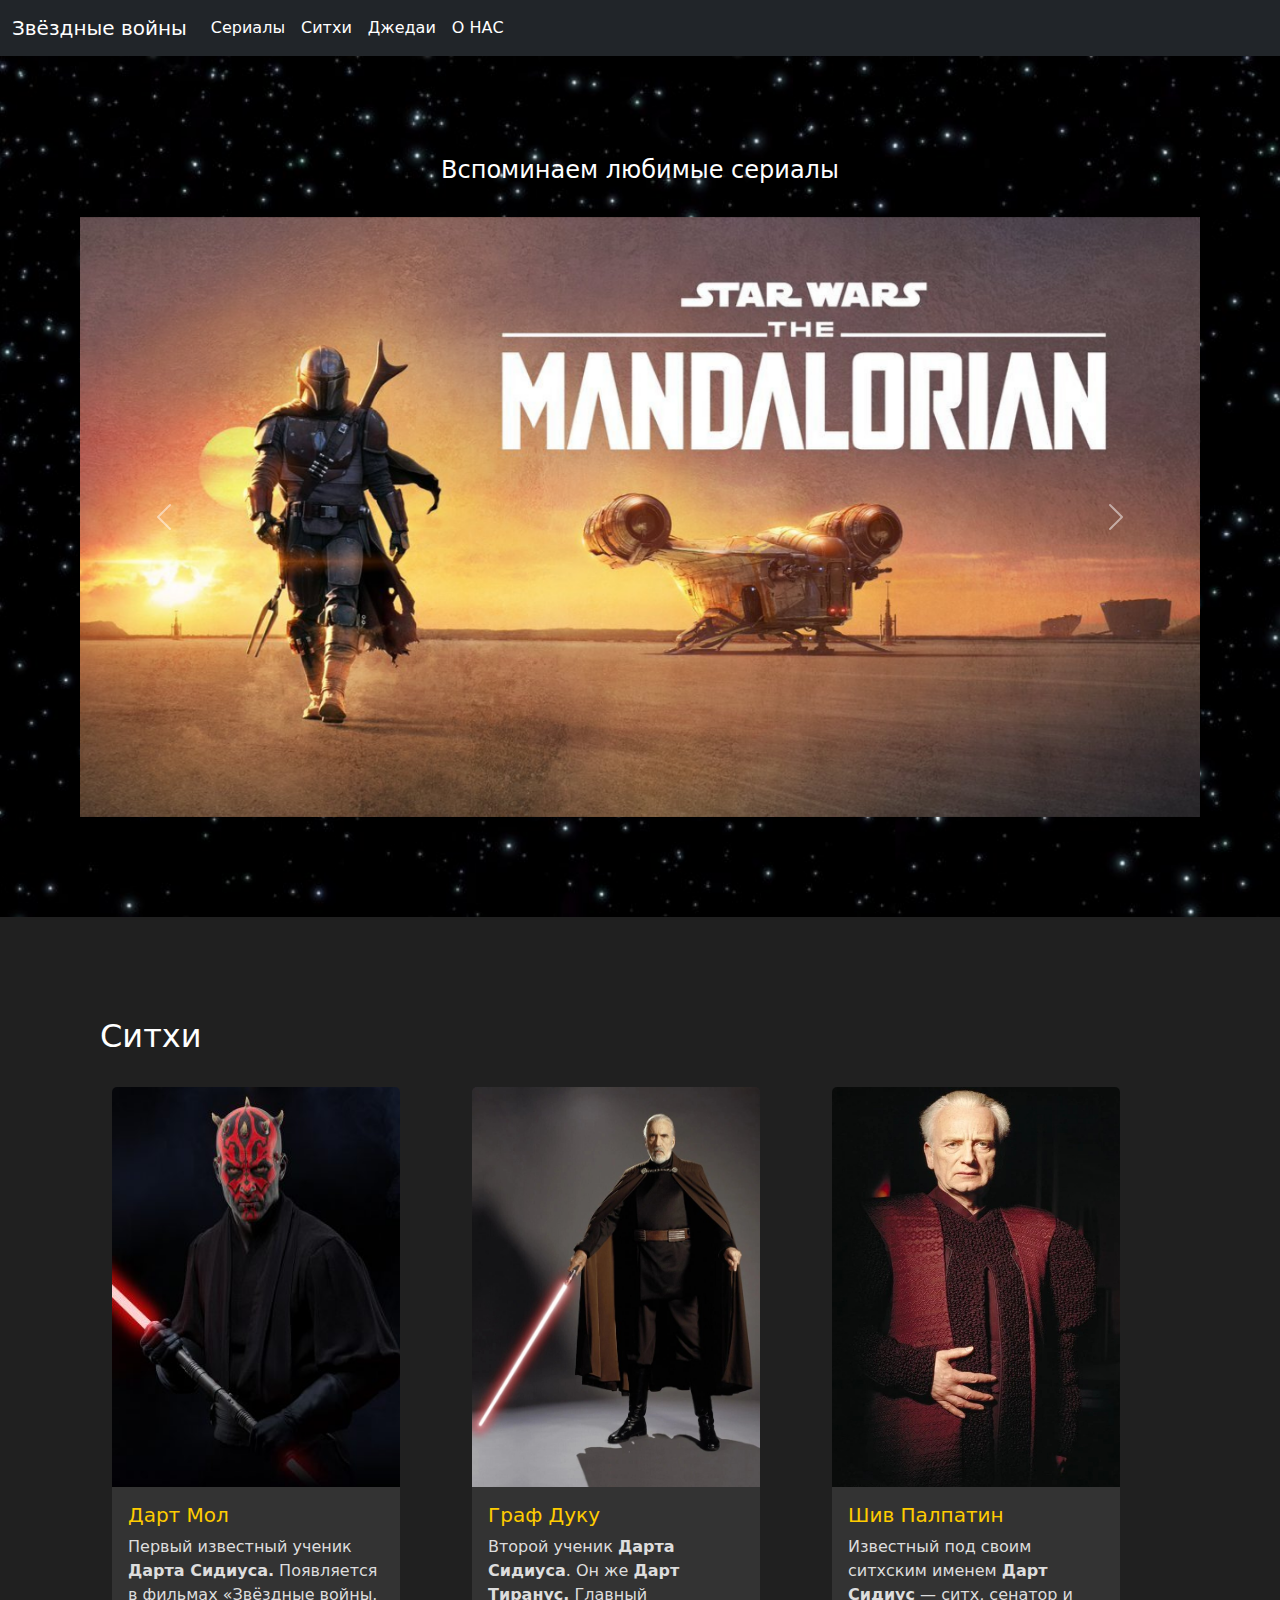
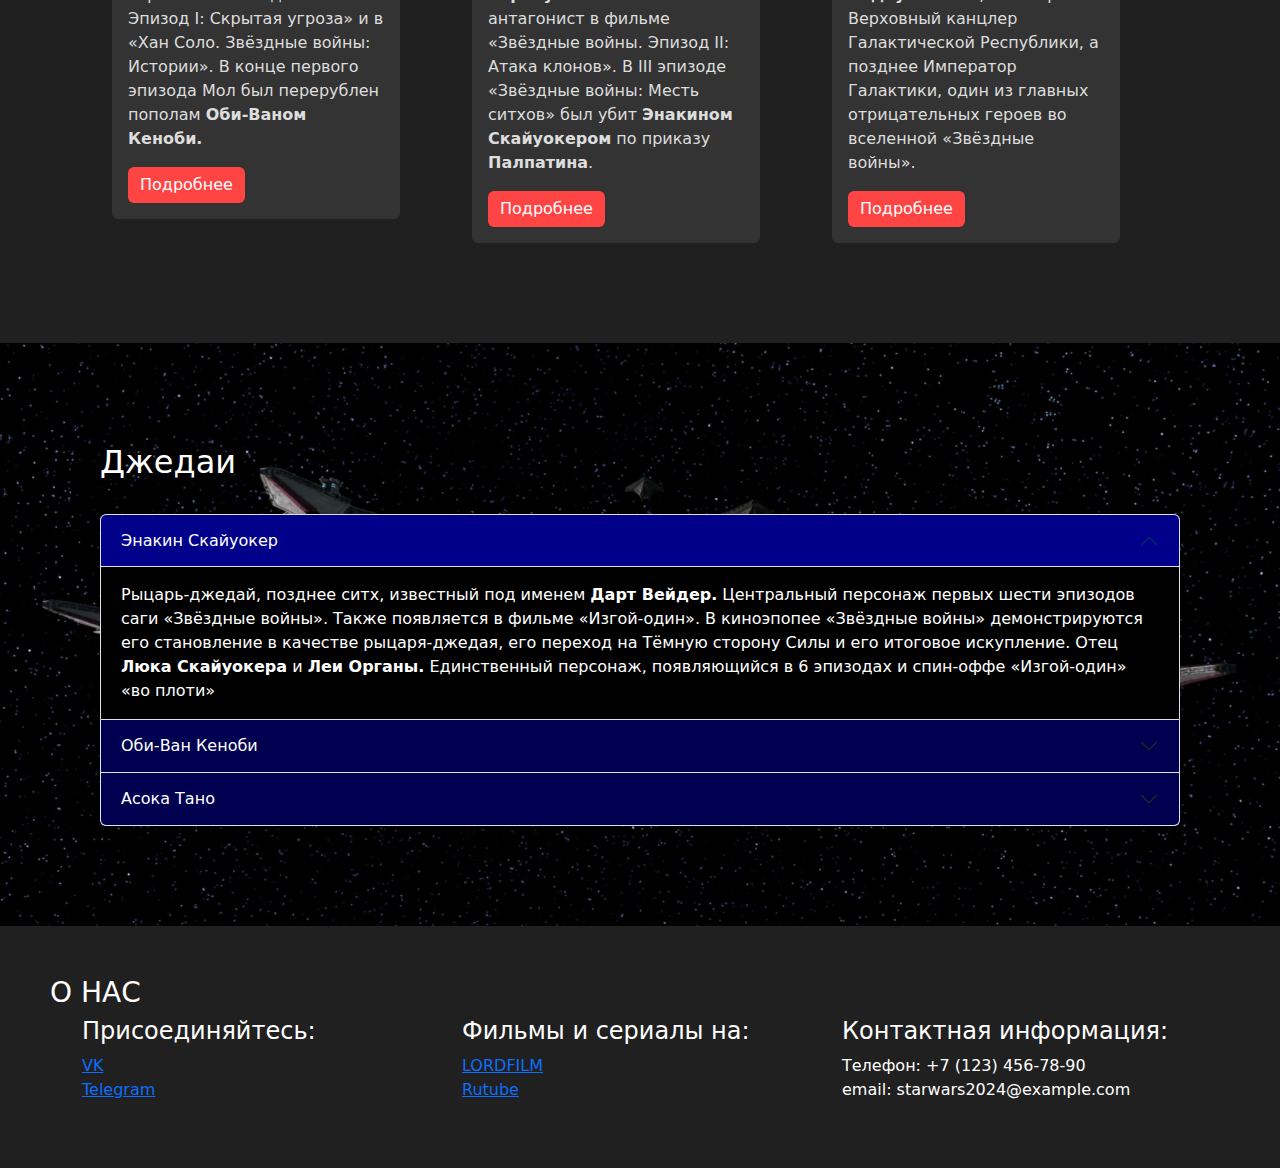
==== commit b8b12119: "finished code" ====
--- a/homework.html
+++ b/homework.html
@@ -31,12 +31,11 @@
         </div>
       </div>
     </nav>
-
     <!-- Раздел 1 -->
     <div id="section1" style="padding: 100px; color: white; background-color: #909090; display: flex; flex-direction: column;
-     align-items: center; justify-content: center; background-image: url('star-wars/Planet.jpg');
+     align-items: center; justify-content: center; background-image: url('star-wars/Galaxy.jpg');
     background-size: cover; background-repeat: no-repeat; background-position: center;">
-        <h2>Вспоминаем любимые сериалы</h2>
+        <h4>Вспоминаем любимые сериалы</h4><br>
         <div id="carouselExampleAutoplaying" class="carousel slide" data-bs-ride="carousel" style="width: 70rem">
             <div class="carousel-inner">
                 <div class="carousel-item active">
@@ -68,7 +67,7 @@
 </style>
 
     <!-- Раздел 2 -->
-    <div id="section3" style="padding: 100px; color: white; background-color: #696969;">
+    <div id="section3" style="padding: 100px; color: white; background-color: #202020;">
         <h2>Ситхи</h2><br>
         <div class="container">
             <div class="row">
--- a/star-wars.css
+++ b/star-wars.css
@@ -1,5 +1,5 @@
 .accordion-button {
-    background-color: #00008B; /* Цвет фона кнопки */
+    background-color: #000050; /* Цвет фона кнопки */
     color: white; /* Цвет текста кнопки */
     border: none; /* Убираем рамку */
 }
